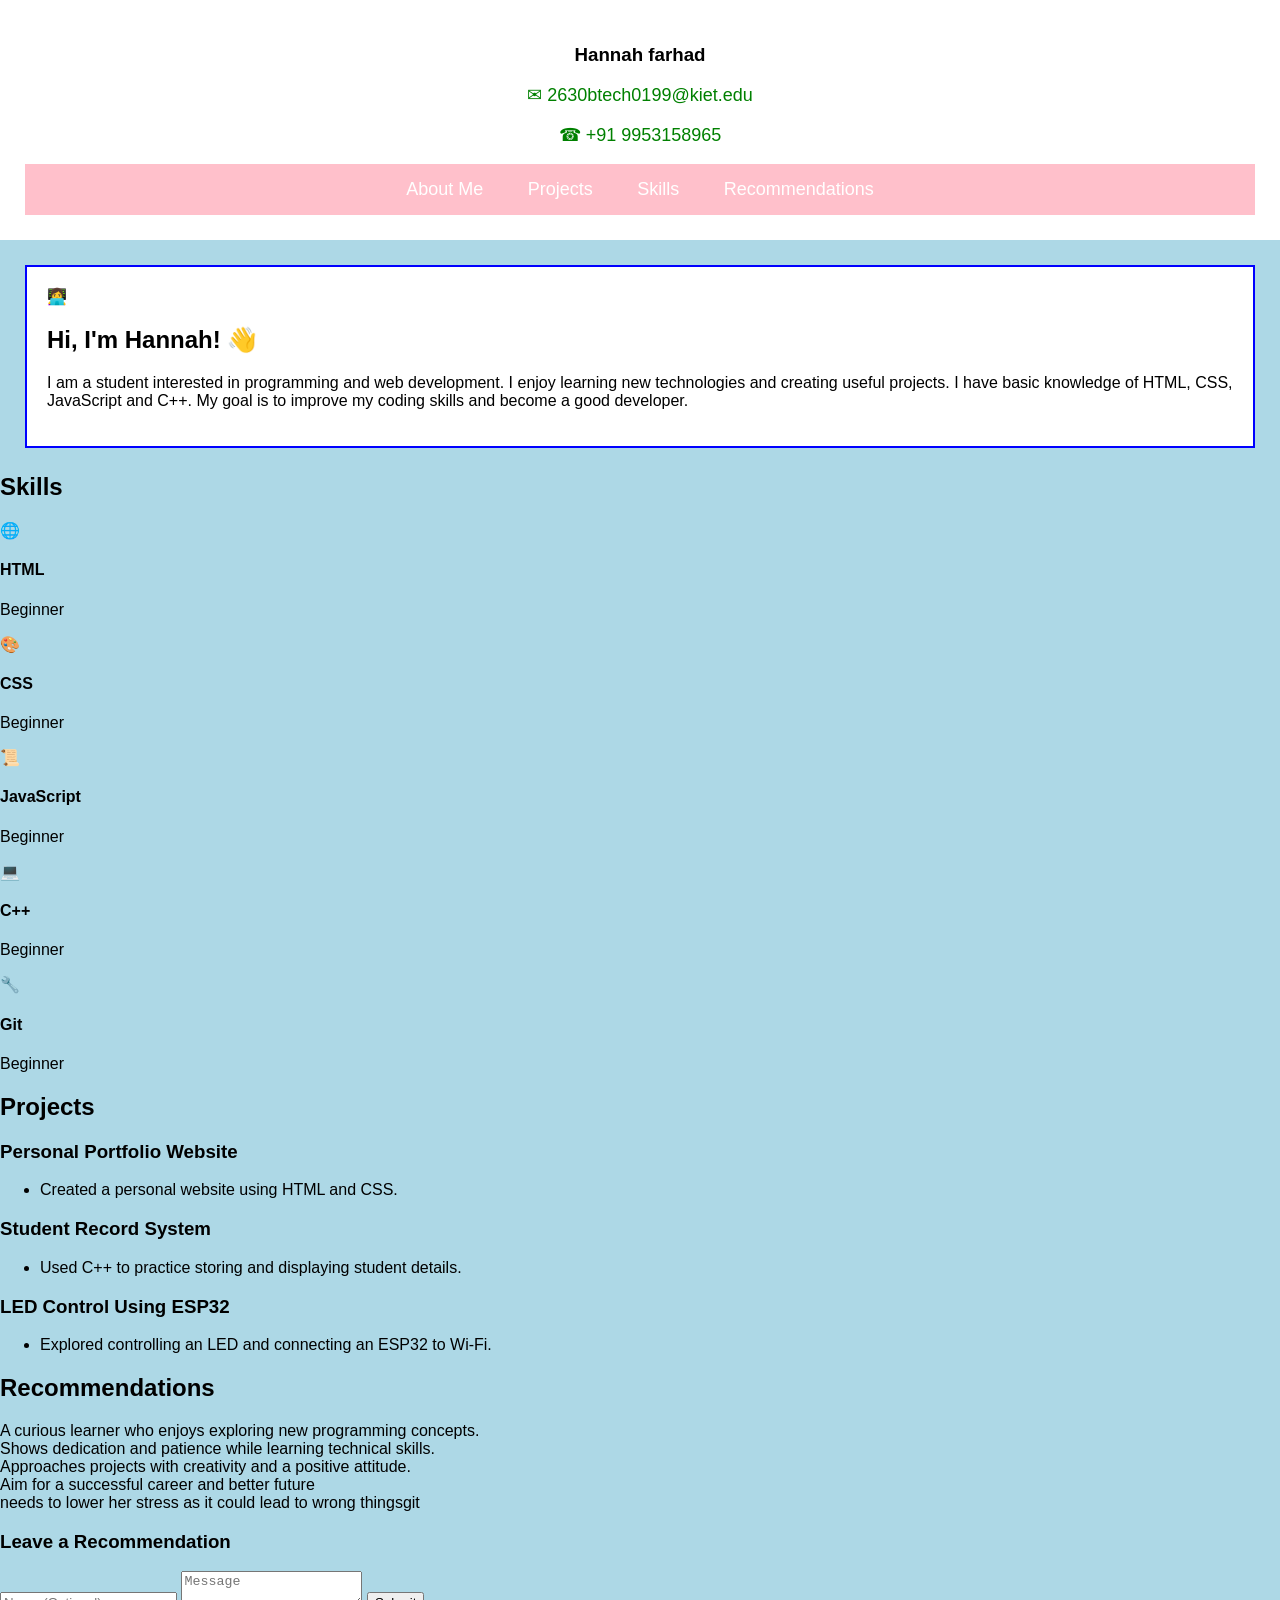
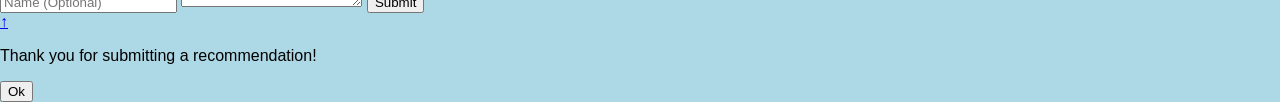
==== index.html @ ef45991b "favourite project 2" ====
<!DOCTYPE html>
<html lang="en">
<head>
    <meta charset="UTF-8">
    <meta name="viewport" content="width=device-width, initial-scale=1.0">
    <title>My Portfolio</title>
    <link rel="stylesheet" href="style.css">
</head>
<body id="top">

    <!-- Header -->
    <header>
        <div class="profile-name">
            <h3>Hannah farhad</h3>
            <p>✉ 2630btech0199@kiet.edu</p>
            <p>☎ +91 9953158965</p>
        </div>

        <nav>
            <a href="#about">About Me</a>
            <a href="#projects">Projects</a>
            <a href="#skills">Skills</a>
            <a href="#recommendations">Recommendations</a>
        </nav>
    </header>

    <!-- About Me -->
    <section id="about" class="about">
        <div class="photo">👩‍💻</div>

        <div>
            <h1>Hi, I'm Hannah! 👋</h1>
            <p>
                I am a student interested in programming and web development.
                I enjoy learning new technologies and creating useful projects.
                I have basic knowledge of HTML, CSS, JavaScript and C++.
                My goal is to improve my coding skills and become a good developer.
            </p>
        </div>
    </section>

    <!-- Skills -->
    <section id="skills">
        <h2>Skills</h2>

        <div class="skills-container">
            <div class="skill-card">
                <span class="skill-logo">🌐</span>
                <h4>HTML</h4>
                <p>Beginner</p>
            </div>

            <div class="skill-card">
                <span class="skill-logo">🎨</span>
                <h4>CSS</h4>
                <p>Beginner</p>
            </div>

            <div class="skill-card">
                <span class="skill-logo">📜</span>
                <h4>JavaScript</h4>
                <p>Beginner</p>
            </div>

            <div class="skill-card">
                <span class="skill-logo">💻</span>
                <h4>C++</h4>
                <p>Beginner</p>
            </div>

            <div class="skill-card">
                <span class="skill-logo">🔧</span>
                <h4>Git</h4>
                <p>Beginner</p>
            </div>
        </div>
    </section>

    <!-- Projects -->
    <section id="projects">
        <h2>Projects</h2>

        <div class="project">
            <h3>Personal Portfolio Website</h3>
            <ul>
                <li>Created a personal website using HTML and CSS.</li>
            </ul>
        </div>

        <div class="project">
            <h3>Student Record System</h3>
            <ul>
                <li>Used C++ to practice storing and displaying student details.</li>
            </ul>
        </div>

        <div class="project">
            <h3>LED Control Using ESP32</h3>
            <ul>
                <li>Explored controlling an LED and connecting an ESP32 to Wi-Fi.</li>
            </ul>
        </div>
    </section>

    <!-- Recommendations -->
    <section id="recommendations">
        <h2>Recommendations</h2>

        <div id="recommendation-list" class="recommendations-container">
            <div class="recommendation">
                A curious learner who enjoys exploring new programming concepts.
            </div>

            <div class="recommendation">
                Shows dedication and patience while learning technical skills.
            </div>

            <div class="recommendation">
                Approaches projects with creativity and a positive attitude.
            </div>

            <div class="recommendation">
                Aim for a successful career and better future
            </div>

            <div class="recommendation">
                needs to lower her stress as it could lead to wrong thingsgit
            </div>
        </div>

        <h3 class="form-title">Leave a Recommendation</h3>

        <form id="recommendation-form">
            <input id="person-name" type="text"
                   placeholder="Name (Optional)">

            <textarea id="message" placeholder="Message"
                      required></textarea>

            <button type="submit">Submit</button>
        </form>
    </section>

    <!-- Home Icon -->
    <a href="#top" class="home-icon" title="Go to Home">↑</a>

    <!-- Popup -->
    <div id="popup" class="popup">
        <div class="popup-content">
            <p>Thank you for submitting a recommendation!</p>
            <button id="close-popup" type="button">Ok</button>
        </div>
    </div>

    <script src="script.js"></script>
</body>
</html>
---- style.css ----
body {
    background-color: lightblue;
    font-family: Arial;
    margin: 0;
}


/* Header */

header {
    background-color: white;
    text-align: center;
    padding: 25px;
}

header h1 {
    color: blue;
}

header h2 {
    color: red;
}

header p {
    color: green;
    font-size: 18px;
}


/* Navigation */

nav {
    background-color: pink;
    text-align: center;
    padding: 15px;
}

nav a {
    color: white;
    text-decoration: none;
    margin: 20px;
    font-size: 18px;
}


/* About section */

.about {
    background-color: white;
    margin: 25px;
    padding: 20px;
    border: 2px solid blue;
}

.about h2 {
    color: blue;
}


/* Image */

.college-image {
    text-align: center;
    padding: 20px;
}

.college-image img {
    width: 500px;
    border: 5px solid navy;
}


/* Information */

.information {
    background-color: white;
    margin: 25px;
    padding: 20px;
}

.information h2 {
    text-align: center;
    color: blue;
}


/* Table */

table {
    width: 80%;
    margin: auto;
    border-collapse: collapse;
}

th {
    background-color: navy;
    color: white;
}

th, td {
    border: 2px solid black;
    padding: 12px;
    text-align: center;
}


/* Departments */

.departments {
    background-color: white;
    margin: 25px;
    padding: 20px;
}

.departments h2 {
    color: blue;
}


/* Why choose us */

.why-us {
    background-color: white;
    margin: 25px;
    padding: 20px;
}

.why-us h2 {
    color: blue;
}


/* Admission */

.admission {
    background-color: lightgreen;
    text-align: center;
    padding: 30px;
    margin: 25px;
}

.admission h2 {
    color: darkgreen;
}


/* Admission button */

.admission-button {
    background-color: blue;
    color: white;
    padding: 12px 20px;
    text-decoration: none;
    border: 2px solid navy;
}


/* Google link */

.google {
    text-align: center;
    padding: 20px;
}


/* Footer */

footer {
    background-color: navy;
    color: white;
    text-align: center;
    padding: 25px;
}
.admission-form {
    background-color: lavender;
    width: 60%;
    margin: 30px auto;
    padding: 30px;
    border: 3px solid purple;
}

.admission-form h2 {
    text-align: center;
    color: purple;
}

.admission-form label {
    display: block;
    margin-top: 15px;
    font-size: 18px;
    color: darkmagenta;
}

.admission-form input,
.admission-form select,
.admission-form textarea {
    width: 90%;
    padding: 10px;
    margin-top: 5px;
    border: 2px solid purple;
    background-color: white;
}

.admission-form input[type="radio"] {
    width: auto;
}

.admission-form button {
    background-color: purple;
    color: white;
    padding: 10px 20px;
    margin-top: 20px;
    border: 2px solid darkmagenta;
}

.admission-form button:hover {
    background-color: darkmagenta;
}
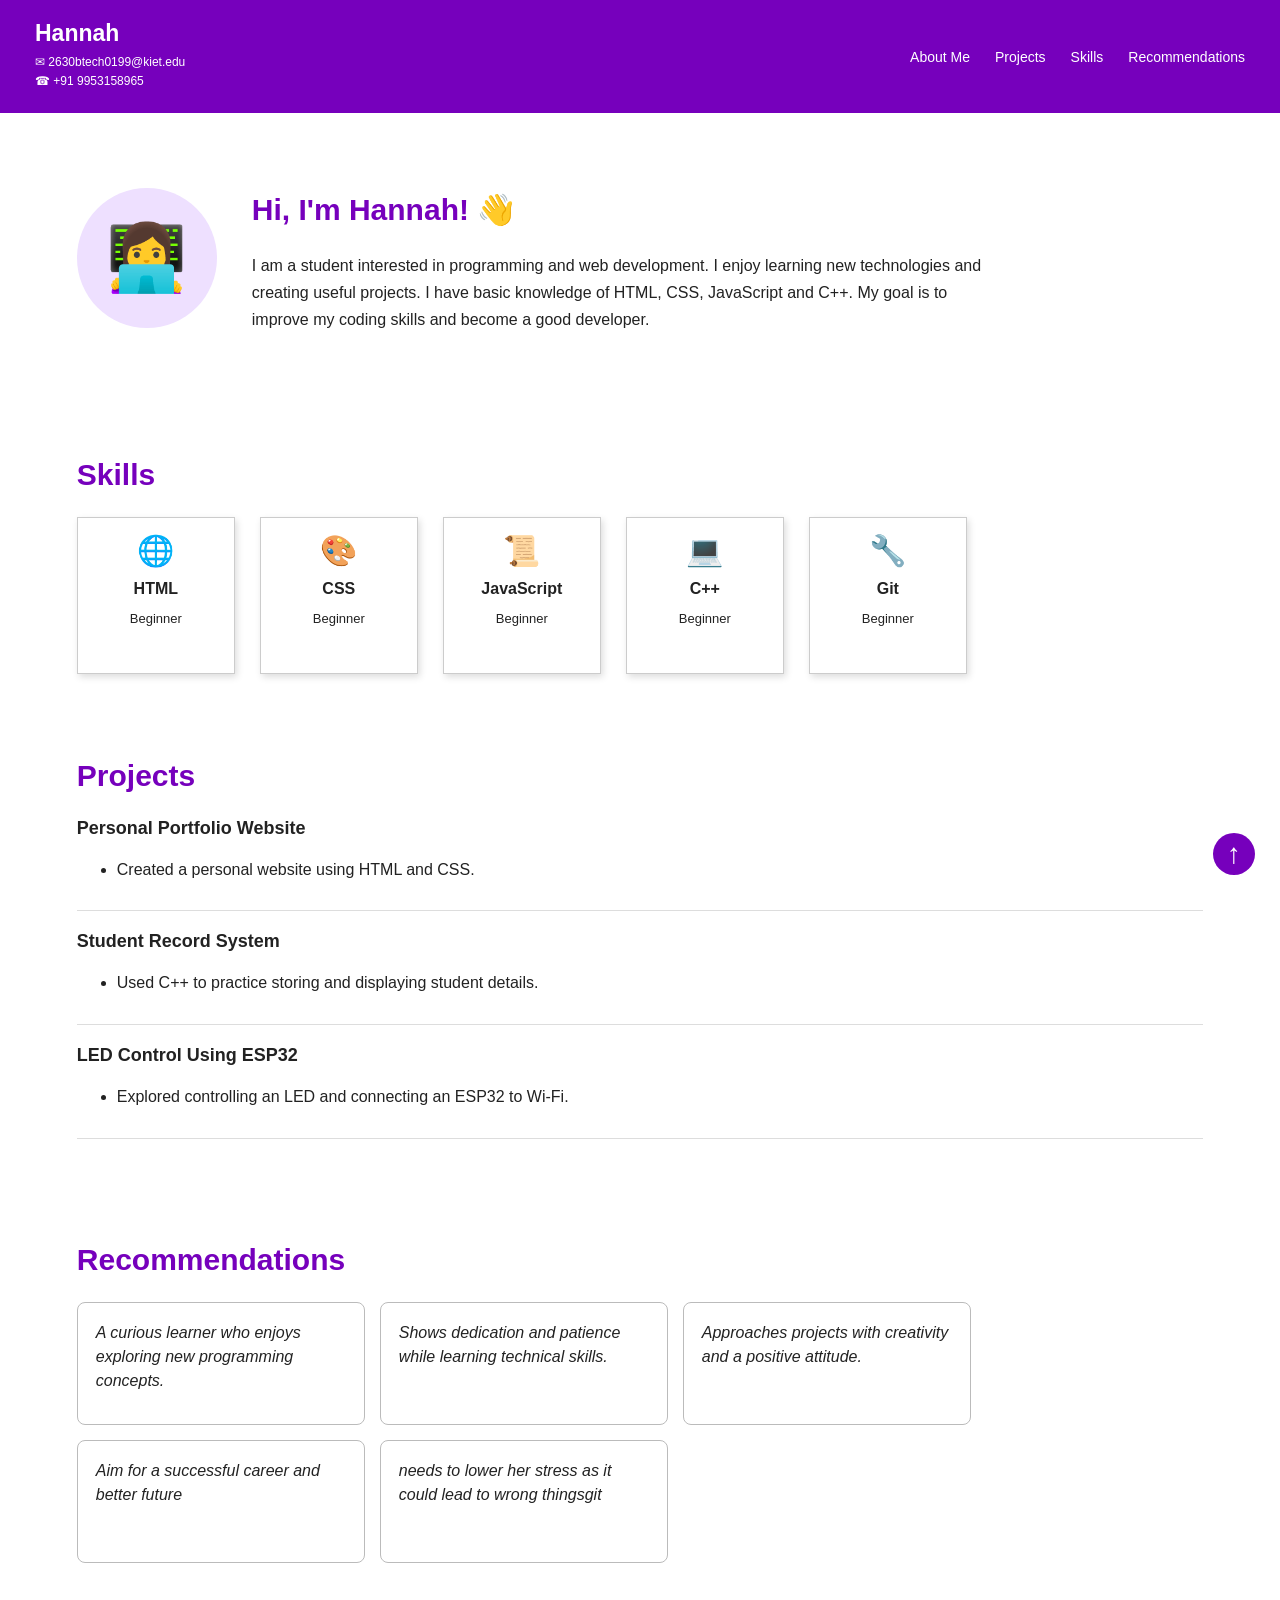
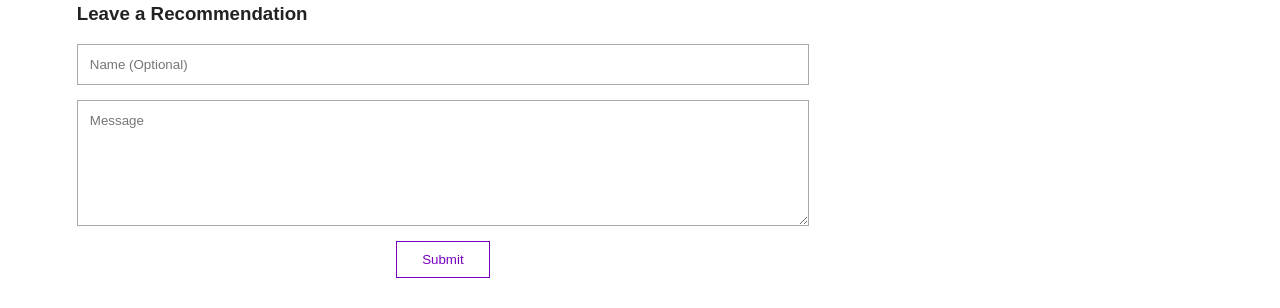
==== commit 1e0f43d1: "branch commit" ====
--- a/index.html
+++ b/index.html
@@ -4,7 +4,7 @@
 <head>
     <meta charset="UTF-8">
     <meta name="viewport" content="width=device-width, initial-scale=1.0">
-    <title>My Portfolio</title>
+    <title>wow Portfolio</title>
     <link rel="stylesheet" href="style.css">
 </head>
 <body id="top">
@@ -12,7 +12,7 @@
     <!-- Header -->
     <header>
         <div class="profile-name">
-            <h3>Hannah farhad</h3>
+            <h3>Hannah </h3>
             <p>✉ 2630btech0199@kiet.edu</p>
             <p>☎ +91 9953158965</p>
         </div>
--- a/style.css
+++ b/style.css
@@ -1,218 +1,233 @@
- body {
-    background-color: lightblue;
-    font-family: Arial;
+ 
+body {
+    font-family: Arial, sans-serif;
     margin: 0;
-}
-
-
-/* Header */
+    color: #222;
+}
+
+html {
+    scroll-behavior: smooth;
+    scroll-padding-top: 110px;
+}
 
 header {
-    background-color: white;
+    background-color: #7600bc;
+    color: white;
+    padding: 20px 35px;
+    display: flex;
+    justify-content: space-between;
+    align-items: center;
+    gap: 20px;
+}
+
+.profile-name h3 {
+    margin: 0 0 8px;
+    font-size: 23px;
+}
+
+.profile-name p {
+    margin: 5px 0;
+    font-size: 12px;
+}
+
+nav {
+    display: flex;
+    gap: 25px;
+    flex-wrap: wrap;
+}
+
+nav a {
+    color: white;
+    text-decoration: none;
+    font-size: 14px;
+}
+
+nav a:hover {
+    font-weight: bold;
+    text-decoration: underline;
+    cursor: pointer;
+}
+
+section {
+    padding: 30px 6%;
+}
+
+h2 {
+    color: #7600bc;
+    font-size: 30px;
+    margin-bottom: 25px;
+}
+
+.about {
+    display: flex;
+    align-items: center;
+    gap: 35px;
+    min-height: 230px;
+}
+
+.photo {
+    width: 140px;
+    height: 140px;
+    flex-shrink: 0;
+    border-radius: 50%;
+    background: #eee0ff;
+    display: flex;
+    justify-content: center;
+    align-items: center;
+    font-size: 65px;
+}
+
+.about h1 {
+    color: #7600bc;
+    font-size: 30px;
+}
+
+.about p {
+    line-height: 1.7;
+    max-width: 750px;
+}
+
+.skills-container {
+    display: flex;
+    flex-wrap: wrap;
+    gap: 25px;
+}
+
+.skill-card {
+    width: 140px;
+    min-height: 125px;
+    border: 1px solid #ccc;
+    box-shadow: 2px 3px 7px #ddd;
     text-align: center;
+    padding: 15px 8px;
+}
+
+.skill-logo {
+    font-size: 30px;
+}
+
+.skill-card h4 {
+    margin: 12px 0;
+}
+
+.skill-card p {
+    font-size: 13px;
+}
+
+.project {
+    border-bottom: 1px solid #ddd;
+    padding-bottom: 12px;
+    margin-bottom: 20px;
+}
+
+.project h3 {
+    font-size: 18px;
+}
+
+.project li {
+    line-height: 1.6;
+}
+
+.recommendations-container {
+    display: flex;
+    flex-wrap: wrap;
+    gap: 15px;
+}
+
+.recommendation {
+    border: 1px solid #bbb;
+    border-radius: 8px;
+    padding: 18px;
+    width: 250px;
+    min-height: 85px;
+    font-style: italic;
+    line-height: 1.5;
+}
+
+.form-title {
+    margin-top: 40px;
+}
+
+#recommendation-form {
+    width: 65%;
+    display: flex;
+    flex-direction: column;
+    gap: 15px;
+}
+
+#person-name,
+#message {
+    padding: 12px;
+    border: 1px solid #aaa;
+    font-family: Arial, sans-serif;
+}
+
+#message {
+    height: 100px;
+}
+
+button {
+    background: white;
+    color: #7600bc;
+    border: 1px solid #7600bc;
+    padding: 10px 25px;
+    cursor: pointer;
+    align-self: center;
+}
+
+button:hover {
+    background: #7600bc;
+    color: white;
+}
+
+.home-icon {
+    position: fixed;
+    right: 25px;
+    bottom: 25px;
+    background: #7600bc;
+    color: white;
+    text-decoration: none;
+    border-radius: 50%;
+    width: 42px;
+    height: 42px;
+    display: flex;
+    align-items: center;
+    justify-content: center;
+    font-size: 28px;
+    font-weight: bold;
+}
+
+.popup {
+    display: none;
+    position: fixed;
+    top: 0;
+    left: 0;
+    width: 100%;
+    height: 100%;
+    background: rgba(0, 0, 0, 0.4);
+    justify-content: center;
+    align-items: center;
+}
+
+.popup-content {
+    background: #e9b9e9;
     padding: 25px;
-}
-
-header h1 {
-    color: blue;
-}
-
-header h2 {
-    color: red;
-}
-
-header p {
-    color: green;
-    font-size: 18px;
-}
-
-
-/* Navigation */
-
-nav {
-    background-color: pink;
+    width: 280px;
     text-align: center;
-    padding: 15px;
-}
-
-nav a {
-    color: white;
-    text-decoration: none;
-    margin: 20px;
-    font-size: 18px;
-}
-
-
-/* About section */
-
-.about {
-    background-color: white;
-    margin: 25px;
-    padding: 20px;
-    border: 2px solid blue;
-}
-
-.about h2 {
-    color: blue;
-}
-
-
-/* Image */
-
-.college-image {
-    text-align: center;
-    padding: 20px;
-}
-
-.college-image img {
-    width: 500px;
-    border: 5px solid navy;
-}
-
-
-/* Information */
-
-.information {
-    background-color: white;
-    margin: 25px;
-    padding: 20px;
-}
-
-.information h2 {
-    text-align: center;
-    color: blue;
-}
-
-
-/* Table */
-
-table {
-    width: 80%;
-    margin: auto;
-    border-collapse: collapse;
-}
-
-th {
-    background-color: navy;
-    color: white;
-}
-
-th, td {
-    border: 2px solid black;
-    padding: 12px;
-    text-align: center;
-}
-
-
-/* Departments */
-
-.departments {
-    background-color: white;
-    margin: 25px;
-    padding: 20px;
-}
-
-.departments h2 {
-    color: blue;
-}
-
-
-/* Why choose us */
-
-.why-us {
-    background-color: white;
-    margin: 25px;
-    padding: 20px;
-}
-
-.why-us h2 {
-    color: blue;
-}
-
-
-/* Admission */
-
-.admission {
-    background-color: lightgreen;
-    text-align: center;
-    padding: 30px;
-    margin: 25px;
-}
-
-.admission h2 {
-    color: darkgreen;
-}
-
-
-/* Admission button */
-
-.admission-button {
-    background-color: blue;
-    color: white;
-    padding: 12px 20px;
-    text-decoration: none;
-    border: 2px solid navy;
-}
-
-
-/* Google link */
-
-.google {
-    text-align: center;
-    padding: 20px;
-}
-
-
-/* Footer */
-
-footer {
-    background-color: navy;
-    color: white;
-    text-align: center;
-    padding: 25px;
-}
-.admission-form {
-    background-color: lavender;
-    width: 60%;
-    margin: 30px auto;
-    padding: 30px;
-    border: 3px solid purple;
-}
-
-.admission-form h2 {
-    text-align: center;
-    color: purple;
-}
-
-.admission-form label {
-    display: block;
-    margin-top: 15px;
-    font-size: 18px;
-    color: darkmagenta;
-}
-
-.admission-form input,
-.admission-form select,
-.admission-form textarea {
-    width: 90%;
-    padding: 10px;
-    margin-top: 5px;
-    border: 2px solid purple;
-    background-color: white;
-}
-
-.admission-form input[type="radio"] {
-    width: auto;
-}
-
-.admission-form button {
-    background-color: purple;
-    color: white;
-    padding: 10px 20px;
-    margin-top: 20px;
-    border: 2px solid darkmagenta;
-}
-
-.admission-form button:hover {
-    background-color: darkmagenta;
-}+}
+
+@media (max-width: 700px) {
+    header {
+        flex-direction: column;
+        align-items: flex-start;
+    }
+
+    .about {
+        flex-direction: column;
+        align-items: flex-start;
+    }
+
+    #recommendation-form {
+        width: 100%;
+    }
+}
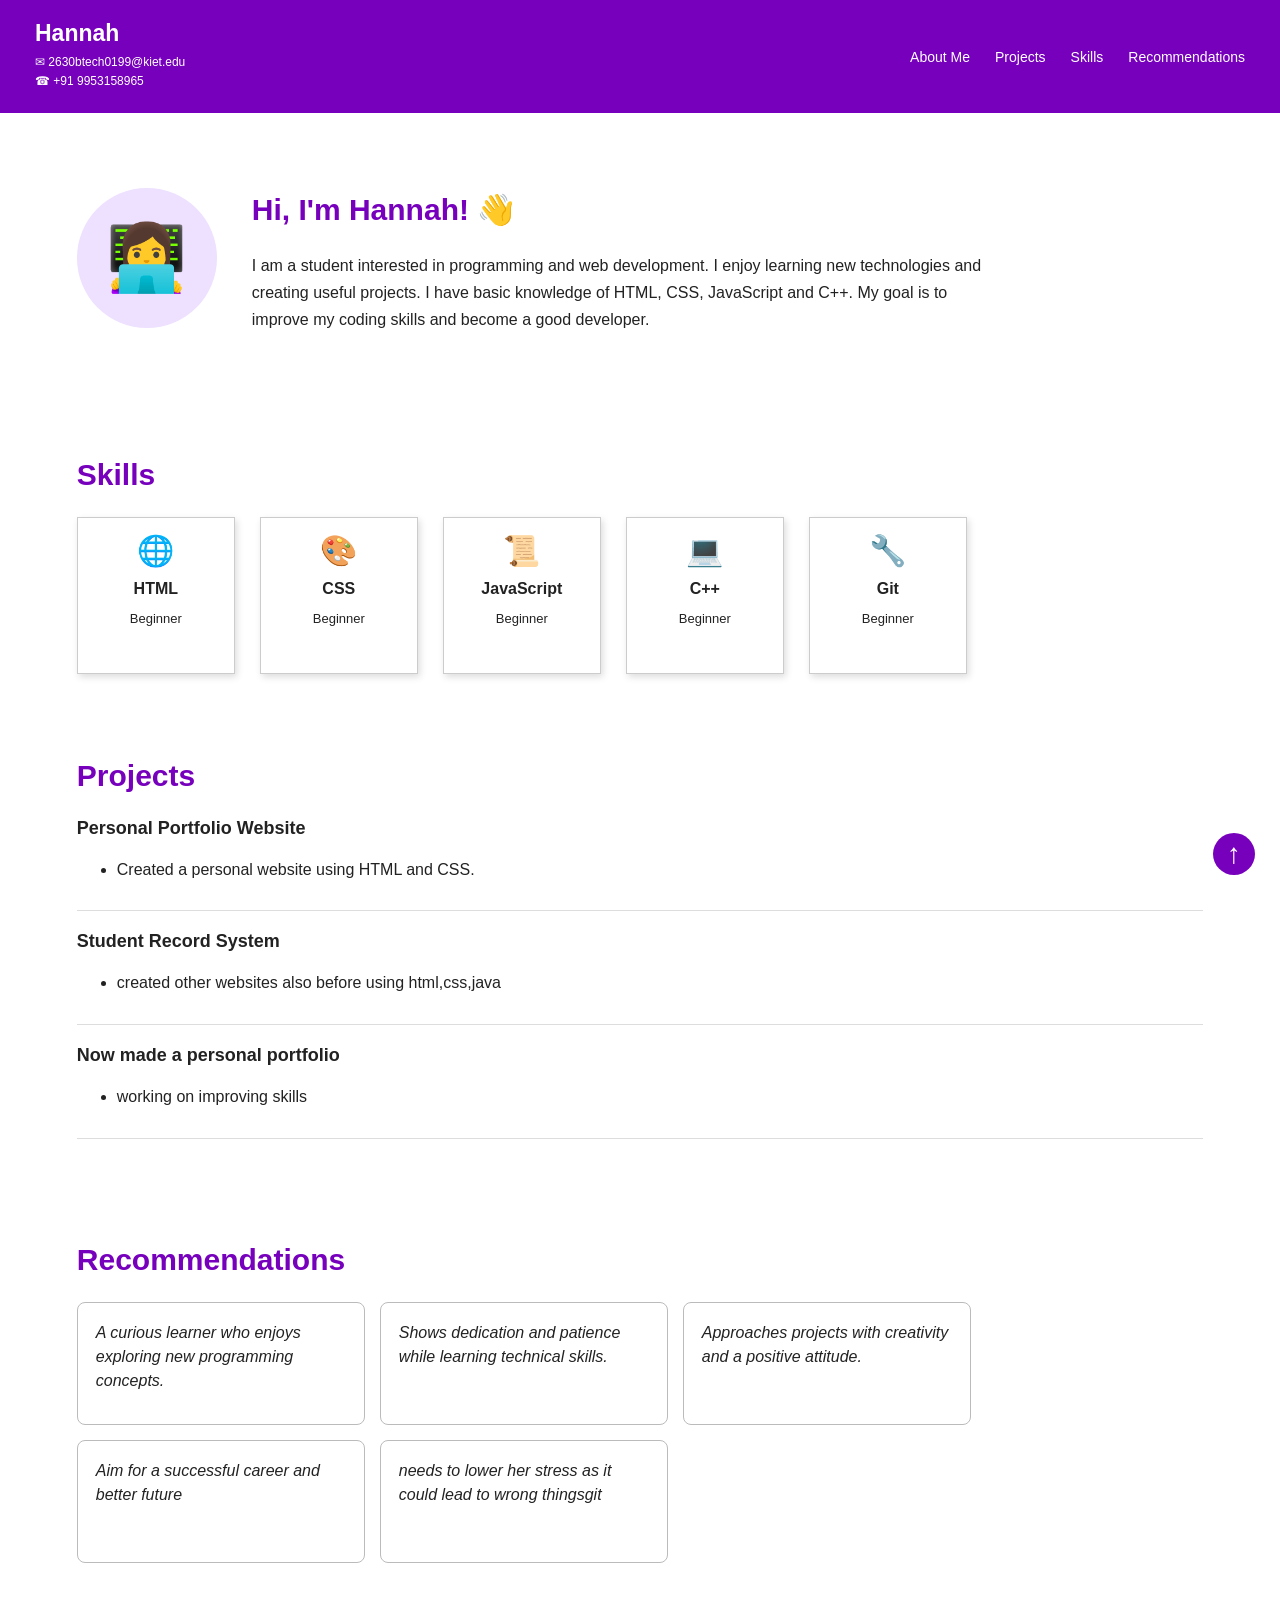
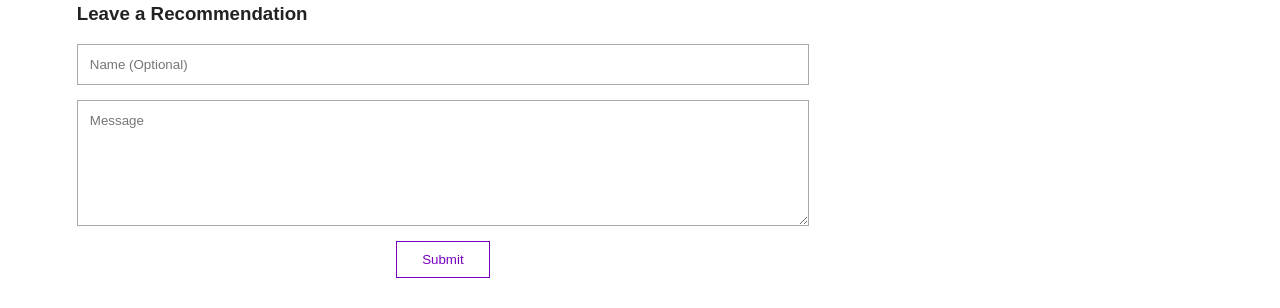
==== commit 5e890c17: "add index.html" ====
--- a/index.html
+++ b/index.html
@@ -91,14 +91,14 @@
         <div class="project">
             <h3>Student Record System</h3>
             <ul>
-                <li>Used C++ to practice storing and displaying student details.</li>
+                <li>created other websites also before using html,css,java</li>
             </ul>
         </div>
 
         <div class="project">
-            <h3>LED Control Using ESP32</h3>
+            <h3>Now made a personal portfolio</h3>
             <ul>
-                <li>Explored controlling an LED and connecting an ESP32 to Wi-Fi.</li>
+                <li>working on improving skills</li>
             </ul>
         </div>
     </section>
